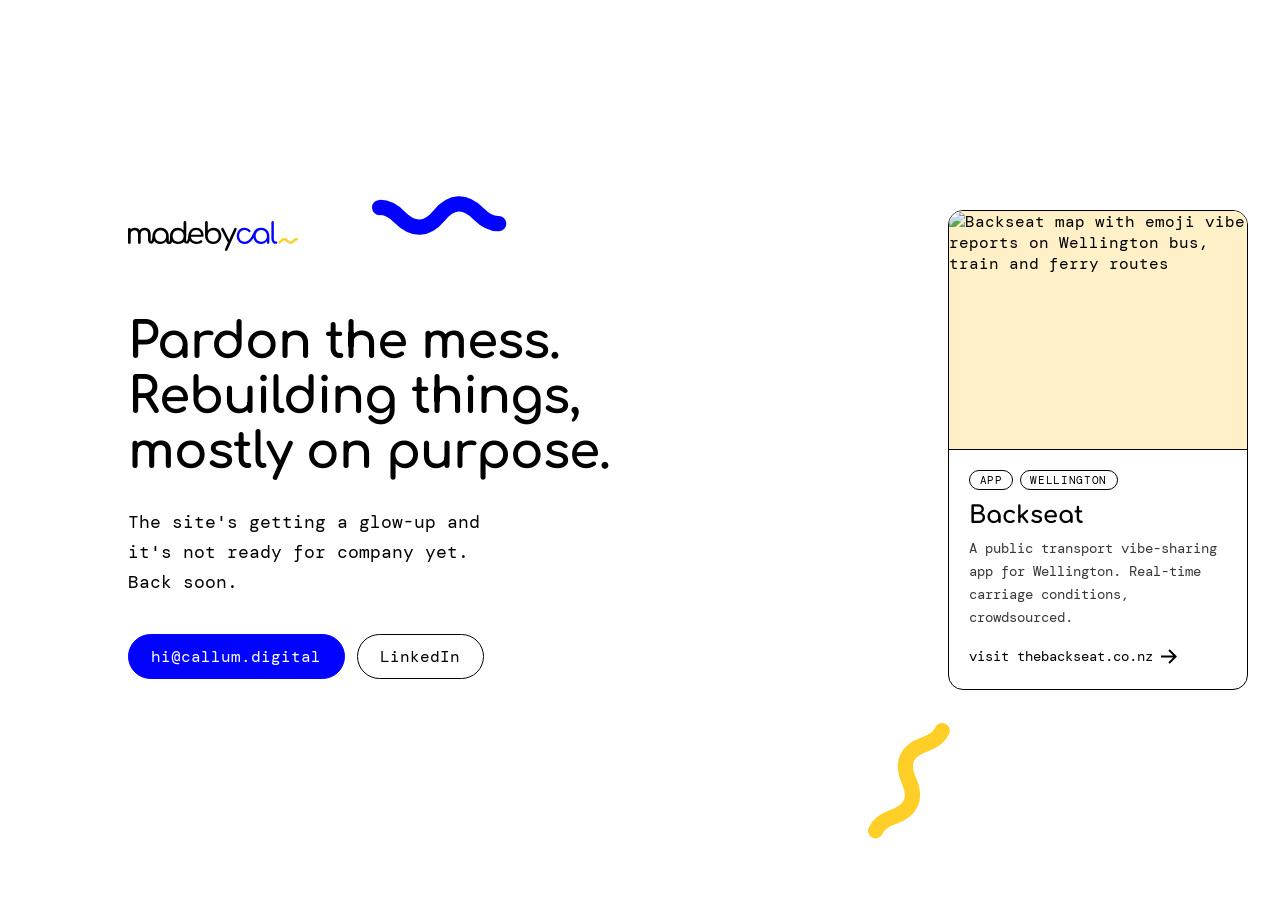
==== index.html @ 387851ed "Add files via upload" ====
<!DOCTYPE html>
<html lang="en">
<head>
<meta charset="UTF-8">
<meta name="viewport" content="width=device-width, initial-scale=1.0">
<title>madebycal — under construction</title>
<meta name="description" content="Callum Healey — designer and maker. The site is being rebuilt. Say hi in the meantime.">
<link rel="preconnect" href="https://fonts.googleapis.com">
<link rel="preconnect" href="https://fonts.gstatic.com" crossorigin>
<link href="https://fonts.googleapis.com/css2?family=Comfortaa:wght@400;700&family=DM+Mono:wght@400&display=swap" rel="stylesheet">
<style>
  :root { --blue:#0103FF; --yellow:#FFCF28; --ink:#000; --dark:#383838; }
  * { margin:0; padding:0; box-sizing:border-box; }
  html, body { height:100%; }
  body {
    background:#fff; color:var(--ink);
    font-family:'DM Mono', ui-monospace, monospace;
    -webkit-font-smoothing:antialiased;
    overflow-x:hidden;
  }
  main {
    min-height:100%;
    display:grid; grid-template-columns:minmax(0,1fr) 300px; gap:4rem;
    align-items:center; align-content:center;
    padding:3rem 2rem 3rem clamp(2rem, 10vw, 193px);
    max-width:1280px;
    position:relative; z-index:1;
  }
  .logo { width:170px; height:auto; margin-bottom:4rem; display:block; }
  h1 {
    font-family:'Comfortaa', system-ui, sans-serif;
    font-weight:700;
    font-size:clamp(1.9rem, 3.9vw, 4.25rem);
    line-height:1.1; letter-spacing:-0.02em;
    margin-bottom:1.75rem;
  }
  .intro p { font-size:1.1rem; line-height:1.7; max-width:34ch; margin-bottom:2.25rem; }
  .links { display:flex; flex-wrap:wrap; gap:.75rem; }
  .btn {
    display:inline-flex; align-items:center; gap:.6rem;
    padding:.7rem 1.4rem; border:1.5px solid var(--ink); border-radius:999px;
    background:#fff; color:inherit; text-decoration:none; font-size:1rem;
    transition:background .2s, color .2s, border-color .2s;
  }
  .btn:hover, .btn:focus-visible { background:var(--ink); color:#fff; }
  .btn.solid { background:var(--blue); border-color:var(--blue); color:#fff; }
  .btn.solid:hover, .btn.solid:focus-visible { background:var(--ink); border-color:var(--ink); }

  .card {
    display:block; color:inherit; text-decoration:none;
    background:#fff; border:1.5px solid var(--ink); border-radius:15px; overflow:hidden;
    transition:transform .25s ease, box-shadow .25s ease;
  }
  .card:hover, .card:focus-visible { transform:translateY(-4px); box-shadow:6px 6px 0 var(--ink); }
  .card img { display:block; width:100%; height:auto; aspect-ratio:5/4; object-fit:cover; background:#FFF0C8; border-bottom:1.5px solid var(--ink); }
  .card-body { padding:1.25rem 1.25rem 1.4rem; }
  .tags { display:flex; gap:.4rem; margin-bottom:.75rem; }
  .tag { font-size:.7rem; letter-spacing:.06em; text-transform:uppercase; border:1px solid var(--ink); border-radius:999px; padding:.15rem .6rem; }
  .card h2 { font-family:'Comfortaa', system-ui, sans-serif; font-weight:700; font-size:1.5rem; margin-bottom:.5rem; }
  .card-body p { font-size:.9rem; line-height:1.6; color:var(--dark); margin-bottom:1rem; }
  .card-cta { display:inline-flex; align-items:center; gap:.5rem; font-size:.9rem; }
  .card-cta svg { transition:transform .2s; }
  .card:hover .card-cta svg { transform:translateX(4px); }

  .squiggles { position:absolute; top:0; left:0; width:100%; pointer-events:none; z-index:0; overflow:hidden; }
  .squiggles svg { position:absolute; overflow:visible; }

  @media (max-width:960px) {
    main { grid-template-columns:1fr; gap:3.5rem; padding:3rem 1.25rem; }
    .logo { margin-bottom:3rem; }
    h1 { font-size:clamp(1.9rem, 7vw, 3.5rem); }
    .project { max-width:380px; }
  }
  @media (prefers-reduced-motion: reduce) {
    .card, .card-cta svg { transition:none; }
  }
</style>
</head>
<body>

<div class="squiggles" aria-hidden="true"></div>

<main>
  <div class="intro">
<svg class="logo" viewBox="0 0 170.017 30" width="170" height="30" fill="none" role="img" aria-label="madebycal">
  <path d="M145.402 22.1845C146.023 22.6114 146.741 22.8249 147.556 22.8249H147.818C148.265 22.8249 148.624 22.7181 148.895 22.5047C149.186 22.2718 149.332 21.971 149.332 21.6023C149.332 21.2531 149.235 20.9717 149.041 20.7582C148.847 20.5254 148.595 20.4089 148.284 20.4089H147.556C147.052 20.4089 146.635 20.1567 146.305 19.6521C145.994 19.1282 145.839 18.4684 145.839 17.6728V1.31416C145.839 0.945465 145.723 0.654386 145.49 0.440928C145.276 0.208065 144.995 0.0916344 144.646 0.0916344C144.277 0.0916344 143.976 0.208065 143.743 0.440928C143.53 0.654386 143.423 0.945465 143.423 1.31416V17.6728C143.423 18.6819 143.598 19.5745 143.947 20.3507C144.296 21.1269 144.781 21.7382 145.402 22.1845Z" fill="#0103FF"/>
  <path d="M117.451 20.7236C117.216 20.7464 116.971 20.7581 116.718 20.7581C115.631 20.7581 114.661 20.506 113.807 20.0013C112.973 19.4775 112.313 18.779 111.828 17.9057C111.362 17.0131 111.129 16.004 111.129 14.8785C111.129 13.714 111.352 12.6954 111.798 11.8221C112.245 10.9294 112.866 10.2309 113.661 9.72622C114.476 9.22184 115.418 8.96965 116.485 8.96965C118.095 8.96965 119.434 9.5711 120.502 10.7743C120.588 10.8679 120.678 10.9481 120.769 11.0151C120.85 11.0738 120.933 11.122 121.017 11.16C121.096 11.1956 121.176 11.2222 121.259 11.24C121.55 11.2787 121.812 11.2206 122.044 11.0652C122.202 10.9494 122.326 10.8251 122.415 10.6921C122.491 10.5802 122.542 10.4618 122.568 10.3375C122.599 10.2227 122.606 10.1094 122.588 9.99744C122.573 9.90227 122.54 9.80806 122.49 9.7148C122.45 9.64025 122.398 9.56634 122.336 9.49338C121.579 8.58137 120.706 7.90221 119.716 7.45588C118.726 6.9902 117.649 6.75736 116.485 6.75736C114.971 6.75736 113.632 7.11645 112.468 7.83432C111.323 8.53284 110.411 9.49338 109.732 10.7159C109.072 11.9385 108.742 13.326 108.742 14.8785C108.742 16.4113 109.082 17.7893 109.761 19.0119C110.46 20.2344 111.41 21.2045 112.614 21.9227C113.817 22.6212 115.185 22.9704 116.718 22.9704H116.833C117.076 22.9676 117.316 22.9555 117.55 22.9352C118.945 22.7988 120.505 22.2469 122.052 20.9821C123.193 20.0495 124.326 18.7289 125.381 16.902L125.434 16.81C125.601 17.5926 125.875 18.3267 126.256 19.0119C126.935 20.2344 127.857 21.2045 129.021 21.9227C130.185 22.6212 131.505 22.9704 132.98 22.9704C134.396 22.9704 135.658 22.6405 136.764 21.9807C137.609 21.4706 138.317 20.8295 138.889 20.0571V21.6023C138.889 21.9712 139.005 22.2719 139.238 22.5048C139.49 22.7182 139.791 22.8248 140.14 22.8248C140.509 22.8248 140.81 22.7182 141.043 22.5048C141.275 22.2719 141.392 21.9712 141.392 21.6023V14.8785C141.372 13.326 141.004 11.9385 140.286 10.7159C139.587 9.49338 138.627 8.53284 137.404 7.83432C136.218 7.1266 134.881 6.7672 133.393 6.75736H133.329L133.231 6.758L133.079 6.76053C131.54 6.79257 130.282 7.06221 129.232 7.56627C128.1 8.10935 127.282 8.88876 126.629 9.78744C125.991 10.6655 125.498 11.6762 125.029 12.676L124.846 13.0665C124.428 13.962 124.003 14.8715 123.468 15.7975C121.348 19.4693 119.083 20.5253 117.451 20.7236ZM136.211 20.0013C135.376 20.506 134.416 20.7581 133.329 20.7581C132.262 20.7581 131.291 20.506 130.418 20.0013C129.564 19.4775 128.885 18.7692 128.381 17.8765C127.876 16.9839 127.624 15.9846 127.624 14.8785C127.624 13.753 127.876 12.7534 128.381 11.8805C128.885 10.9878 129.564 10.2794 130.418 9.7554C131.259 9.25102 132.189 8.98963 133.209 8.9706L133.329 8.96965C134.416 8.96965 135.376 9.23135 136.211 9.7554C137.065 10.2794 137.734 10.9878 138.219 11.8805C138.724 12.7534 138.976 13.753 138.976 14.8785C138.976 15.9846 138.724 16.9839 138.219 17.8765C137.734 18.7692 137.065 19.4775 136.211 20.0013Z" fill="#0103FF"/>
  <path d="M168.81 17.0591C169.477 17.0594 170.017 17.6005 170.017 18.2677C170.017 18.9347 169.477 19.476 168.81 19.4763C168.038 19.4763 167.493 19.7799 166.576 20.7794C165.5 21.9519 164.353 22.8653 162.563 22.8654C160.772 22.8654 159.625 21.9519 158.549 20.7794C157.633 19.7802 157.088 19.4764 156.317 19.4763C155.545 19.4763 155.001 19.7799 154.084 20.7794C153.052 21.9036 151.955 22.7885 150.288 22.8597C150.512 22.4893 150.631 22.0634 150.631 21.6023C150.631 21.2054 150.554 20.8024 150.371 20.4298C150.995 20.3525 151.51 20.0095 152.303 19.1451C153.379 17.9724 154.526 17.0591 156.317 17.0591C158.107 17.0593 159.254 17.9725 160.33 19.1451C161.247 20.1443 161.792 20.4488 162.563 20.4489C163.334 20.4488 163.878 20.1445 164.795 19.1451C165.871 17.9724 167.019 17.0591 168.81 17.0591Z" fill="#FFCF28"/>
  <path d="M85.1891 23.0882C83.6597 23.0882 82.2773 22.7353 81.042 22.0294C79.8264 21.3235 78.8656 20.3529 78.1597 19.1176C77.4538 17.8824 77.0911 16.5 77.0715 14.9706V1.35294C77.0715 0.941176 77.1989 0.617647 77.4538 0.382353C77.7087 0.127451 78.0322 0 78.4244 0C78.8362 0 79.1597 0.127451 79.395 0.382353C79.6499 0.617647 79.7773 0.941176 79.7773 1.35294V9.58823C80.4636 8.72549 81.3068 8.03921 82.3068 7.52941C83.3068 7.01961 84.4244 6.76471 85.6597 6.76471C87.1107 6.76471 88.4146 7.12745 89.5715 7.85294C90.7283 8.55882 91.6401 9.52941 92.3068 10.7647C92.993 11.9804 93.3362 13.3627 93.3362 14.9118C93.3362 16.4608 92.9734 17.8529 92.2479 19.0882C91.542 20.3235 90.5715 21.3039 89.3362 22.0294C88.1205 22.7353 86.7381 23.0882 85.1891 23.0882ZM85.1891 20.6765C86.2283 20.6765 87.1597 20.4314 87.9832 19.9412C88.8264 19.4314 89.4832 18.7451 89.9538 17.8824C90.444 17 90.6891 16.0098 90.6891 14.9118C90.6891 13.8137 90.444 12.8333 89.9538 11.9706C89.4832 11.1078 88.8264 10.4314 87.9832 9.94118C87.1597 9.43137 86.2283 9.17647 85.1891 9.17647C84.1499 9.17647 83.2087 9.43137 82.3656 9.94118C81.542 10.4314 80.895 11.1078 80.4244 11.9706C79.9538 12.8333 79.7185 13.8137 79.7185 14.9118C79.7185 16.0098 79.9538 17 80.4244 17.8824C80.895 18.7451 81.542 19.4314 82.3656 19.9412C83.2087 20.4314 84.1499 20.6765 85.1891 20.6765Z" fill="black"/>
  <path d="M27.1368 9.03673C28.1284 8.07899 29.3995 7.28084 30.8379 6.94441C30.001 7.11942 29.2158 7.42227 28.4825 7.85294C27.2668 8.55882 26.2963 9.52941 25.5708 10.7647C24.9313 11.866 24.5815 13.112 24.5213 14.5029C24.5574 14.1707 24.5951 13.8542 24.6365 13.5698C24.8691 11.9744 25.8277 10.3013 27.1368 9.03673Z" fill="black" fill-rule="evenodd" clip-rule="evenodd"/>
  <path d="M42.0496 15.4521C42.0535 15.0595 42.0543 14.6669 42.0543 14.2813C42.0417 14.4883 42.0349 14.6984 42.0349 14.9118C42.0349 15.094 42.0398 15.2741 42.0496 15.4521Z" fill="black" fill-rule="evenodd" clip-rule="evenodd"/>
  <path d="M23.4946 20.0087C23.4656 20.0749 23.3877 20.2512 23.1291 20.2627C23.381 20.2515 23.4636 20.0791 23.4946 20.0087Z" fill="black" fill-rule="evenodd" clip-rule="evenodd"/>
  <path d="M58.1015 16.7767C58.1021 16.7738 58.1018 16.7708 58.1016 16.7678L58.1015 16.7767Z" fill="black" fill-rule="evenodd" clip-rule="evenodd"/>
  <path d="M58.1016 16.7589C58.2257 16.187 58.2917 15.5909 58.2996 14.9706V1.35294C58.2996 0.941176 58.1722 0.617647 57.9173 0.382353C57.6624 0.127451 57.329 0 56.9173 0C56.5251 0 56.2016 0.127451 55.9467 0.382353C55.6918 0.617647 55.5643 0.941176 55.5643 1.35294V9.58823C54.8977 8.72549 54.0545 8.03921 53.0349 7.52941C52.0349 7.01961 50.9271 6.76471 49.7114 6.76471C48.2408 6.76471 46.9271 7.12745 45.7702 7.85294C44.6134 8.55882 43.7016 9.52941 43.0349 10.7647C42.6921 11.3898 42.4374 12.059 42.2709 12.7723C42.1597 13.2487 42.0878 13.7448 42.0552 14.2606L42.0543 14.2813C42.0543 14.6669 42.0535 15.0595 42.0496 15.4521C42.0367 16.7333 41.9899 18.0148 41.8254 19.0542C41.7165 19.7415 41.6 20.2401 41.4962 20.4785C41.4878 20.4978 41.48 20.5165 41.4727 20.5343C41.4663 20.5499 41.4603 20.565 41.4545 20.5794C41.3853 20.7521 41.3492 20.8423 41.1316 20.8423C40.8923 20.8423 40.7894 20.6351 40.7767 20.5053C40.7757 20.4959 40.7753 20.4869 40.7753 20.4785L40.7767 14.9412C40.757 13.3922 40.3845 12 39.659 10.7647C38.9531 9.52941 37.9923 8.55882 36.7767 7.85294C35.561 7.12745 34.1786 6.76471 32.6296 6.76471C32.5414 6.76471 32.4537 6.76785 32.3665 6.77098L32.3075 6.77306C32.2929 6.77355 32.2784 6.77343 32.2638 6.7733C32.2477 6.77316 32.2316 6.77302 32.2155 6.77373C31.7417 6.79456 31.2825 6.85145 30.8379 6.94441C29.3995 7.28084 28.1284 8.07899 27.1368 9.03673C25.8277 10.3013 24.8691 11.9744 24.6365 13.5698C24.5951 13.8542 24.5574 14.1707 24.5213 14.5029C24.4936 14.758 24.4665 15.0248 24.4395 15.291C24.419 15.4926 24.3982 15.6978 24.377 15.8982C24.2886 16.7359 24.1876 17.5733 24.0389 18.3198C23.8862 19.0864 23.524 19.942 23.4972 20.0027L23.4946 20.0087C23.4656 20.0749 23.3877 20.2512 23.1291 20.2627C22.8622 20.2746 22.7674 20.0967 22.7288 19.8235C22.7162 19.7344 22.7093 19.5787 22.7059 19.3814V13.2059C22.7059 11.8529 22.4608 10.6961 21.9706 9.73529C21.4804 8.7549 20.7941 8.0098 19.9118 7.5C19.049 6.99019 18.049 6.73529 16.9118 6.73529C15.6765 6.73529 14.5686 7.0098 13.5882 7.55882C12.8327 7.98191 12.2053 8.5331 11.7059 9.21237C11.2476 8.48572 10.6593 7.91493 9.94118 7.5C9.07843 6.99019 8.07843 6.73529 6.94118 6.73529C5.80392 6.73529 4.78431 7.0098 3.88235 7.55882C3.44675 7.82397 3.05459 8.13943 2.70588 8.5052V8.26471C2.70588 7.85294 2.57843 7.52941 2.32353 7.29412C2.08824 7.03921 1.76471 6.91176 1.35294 6.91176C0.960784 6.91176 0.637255 7.03921 0.382353 7.29412C0.127451 7.52941 0 7.85294 0 8.26471V21.6471C0 22.0392 0.127451 22.3627 0.382353 22.6176C0.637255 22.8725 0.960784 23 1.35294 23C1.76471 23 2.08824 22.8725 2.32353 22.6176C2.57843 22.3627 2.70588 22.0392 2.70588 21.6471V13.1765C2.70588 12.0196 3.05882 11.0686 3.76471 10.3235C4.4902 9.57843 5.40196 9.20588 6.5 9.20588C7.53922 9.20588 8.38235 9.54902 9.02941 10.2353C9.69608 10.9216 10.0294 11.9118 10.0294 13.2059V21.6471C10.0294 22.0392 10.1569 22.3627 10.4118 22.6176C10.6667 22.8725 10.9902 23 11.3824 23C11.7941 23 12.1176 22.8725 12.3529 22.6176C12.6078 22.3627 12.7353 22.0392 12.7353 21.6471V13.2647C12.7353 12.0686 13.0784 11.098 13.7647 10.3529C14.4706 9.58823 15.3725 9.20588 16.4706 9.20588C17.5098 9.20588 18.3529 9.54902 19 10.2353C19.6667 10.9216 20 11.9118 20 13.2059V17.9174C20.0007 18.4832 20.0169 19.6132 20.4035 20.4833C20.4682 20.6288 20.523 20.7558 20.5712 20.8677C20.8238 21.4536 20.9018 21.6344 21.3381 22.0028C21.6458 22.2625 22.0001 22.4418 22.3891 22.5473C22.6773 22.6255 22.9845 22.6632 23.3061 22.6632C24.4338 22.6632 25.1627 21.9388 25.5844 21.2199C25.7924 20.865 25.9582 20.4629 26.093 20.0431C26.6786 20.8483 27.3967 21.5104 28.2472 22.0294C29.4041 22.7353 30.7178 23.0882 32.1884 23.0882C33.6198 23.0882 34.8943 22.7451 36.0119 22.0588C36.802 21.5821 37.4784 20.9823 38.0414 20.2596C38.0414 20.87 38.3421 21.5244 38.9678 22.1762C39.284 22.5055 39.669 22.7093 40.0862 22.8306C40.5005 22.951 40.9465 22.9902 41.3882 22.9902C42.4258 22.9902 43.114 22.3532 43.5104 21.6712C43.7347 21.2854 43.8976 20.8401 44.0189 20.3768C44.586 21.0266 45.2482 21.5775 46.0055 22.0294C47.2408 22.7353 48.6232 23.0882 50.1526 23.0882C51.682 23.0882 53.0545 22.7353 54.2702 22.0294C54.9095 21.6641 55.4779 21.2279 55.9754 20.7208C56.1397 21.2244 56.4199 21.7188 56.9174 22.0833C57.4915 22.5038 58.1743 22.6169 58.8264 22.6169C59.9033 22.6169 60.649 21.9716 61.1142 21.2789C61.4181 20.8263 61.6505 20.2906 61.8334 19.7345C62.4981 20.6899 63.3503 21.4646 64.3902 22.0588C65.6451 22.7451 67.0862 23.0882 68.7137 23.0882C69.6156 23.0882 70.5568 22.9216 71.5372 22.5882C72.5372 22.2353 73.3706 21.7941 74.0372 21.2647C74.3313 21.0294 74.4686 20.7549 74.449 20.4412C74.4294 20.1078 74.2725 19.8039 73.9784 19.5294C73.7431 19.3333 73.4686 19.2451 73.1549 19.2647C72.8411 19.2647 72.547 19.3725 72.2725 19.5882C71.8804 19.902 71.3411 20.1765 70.6549 20.4118C69.9882 20.6471 69.3411 20.7647 68.7137 20.7647C67.5568 20.7647 66.5372 20.5098 65.6549 20C64.7921 19.4902 64.1058 18.8039 63.596 17.9412C63.2432 17.3061 63.0173 16.61 62.9185 15.8529H74.3607C74.7333 15.8529 75.0274 15.7451 75.2431 15.5294C75.4784 15.2941 75.596 15.0098 75.596 14.6765C75.596 13.1274 75.3019 11.7647 74.7137 10.5882C74.1255 9.39215 73.2823 8.46078 72.1843 7.79412C71.0862 7.10784 69.7823 6.76471 68.2725 6.76471C68.2096 6.76471 68.147 6.76529 68.0848 6.76645C67.0011 6.7867 66.0105 6.98309 65.1128 7.35563C64.7913 7.48902 64.4818 7.64498 64.1843 7.82353C63.2162 8.38824 62.4207 9.13882 61.7978 10.0753C61.0492 11.1079 60.5421 12.305 60.4087 13.5419C60.3871 13.7421 60.3655 13.9484 60.3435 14.1589C60.2017 15.517 60.041 17.0548 59.7235 18.3287C59.5393 19.0675 59.3276 19.6044 59.1081 19.9313C59.0034 20.0871 58.9231 20.1551 58.8829 20.1813C58.8549 20.1994 58.8445 20.2003 58.8264 20.2003C58.4882 20.2003 58.3707 20.147 58.3487 20.135C58.3525 20.138 58.3542 20.1405 58.3542 20.1405C58.3542 20.1429 58.2985 20.0922 58.2402 19.8558C58.1652 19.5515 58.123 19.0966 58.1076 18.3979C58.0972 17.9254 58.0992 17.3947 58.1015 16.7767L58.1016 16.7589ZM52.9761 19.9412C52.1526 20.4314 51.2114 20.6765 50.1526 20.6765C49.133 20.6765 48.2016 20.4314 47.3584 19.9412C46.5153 19.4314 45.8487 18.7451 45.3585 17.8824C44.8879 17 44.6526 16.0098 44.6526 14.9118C44.6526 13.8137 44.8879 12.8333 45.3585 11.9706C45.8487 11.1078 46.5153 10.4314 47.3584 9.94118C48.2016 9.43137 49.133 9.17647 50.1526 9.17647C51.2114 9.17647 52.1526 9.43137 52.9761 9.94118C53.7996 10.4314 54.4467 11.1078 54.9173 11.9706C55.4075 12.8333 55.6526 13.8137 55.6526 14.9118C55.6526 16.0098 55.4075 17 54.9173 17.8824C54.4467 18.7451 53.7996 19.4314 52.9761 19.9412ZM32.6296 20.6765C33.6884 20.6765 34.6296 20.4314 35.4531 19.9412C36.2767 19.4314 36.9237 18.7451 37.3943 17.8824C37.8845 17 38.1296 16.0196 38.1296 14.9412C38.1296 13.8431 37.8845 12.8627 37.3943 12C36.9237 11.1176 36.2767 10.4314 35.4531 9.94118C34.6296 9.43137 33.6884 9.17647 32.6296 9.17647C31.61 9.17647 30.6786 9.43137 29.8355 9.94118C28.9923 10.4314 28.3257 11.1176 27.8355 12C27.3649 12.8627 27.1296 13.8431 27.1296 14.9412C27.1296 16.0196 27.3649 17 27.8355 17.8824C28.3257 18.7451 28.9923 19.4314 29.8355 19.9412C30.6786 20.4314 31.61 20.6765 32.6296 20.6765ZM73.1233 13.6765H62.9609C63.0639 13.0548 63.2462 12.4763 63.5078 11.9412C63.5812 11.791 63.66 11.6462 63.7442 11.5068C64.1548 10.8273 64.6937 10.276 65.3607 9.85294C66.1378 9.3719 67.0458 9.11781 68.0848 9.09067C68.1469 9.08905 68.2095 9.08823 68.2725 9.08823C69.2921 9.08823 70.1647 9.32353 70.8902 9.79412C71.6156 10.2647 72.1745 10.9118 72.5666 11.7353C72.8483 12.3267 73.0338 12.9738 73.1233 13.6765Z" fill="black" fill-rule="evenodd" clip-rule="evenodd"/>
  <path d="M98.2716 30C98.0951 30 97.8892 29.951 97.6539 29.8529C96.8696 29.5 96.6539 28.9412 97.0069 28.1765L99.9355 21.6245L93.3304 8.64706C93.1539 8.31372 93.1245 7.9902 93.2422 7.67647C93.3794 7.36275 93.6245 7.13725 93.9775 7C94.3108 6.84314 94.6245 6.82353 94.9186 6.94118C95.2324 7.03922 95.4677 7.26471 95.6245 7.61765L101.165 18.8749L106.183 7.64706C106.536 6.90196 107.095 6.68627 107.86 7C108.664 7.33333 108.889 7.89216 108.536 8.67647L99.3304 29.1765C99.0951 29.7255 98.7422 30 98.2716 30Z" fill="black"/>
</svg>

  <h1>Pardon the mess.<br>Rebuilding things,<br>mostly on purpose.</h1>
  <p>The site's getting a glow-up and it's not ready for company yet. Back soon.</p>

  <div class="links">
    <a href="mailto:hi@callum.digital" class="btn solid">hi@callum.digital</a>
    <a href="https://linkedin.com/in/callumhealey" class="btn" target="_blank" rel="noopener">LinkedIn</a>
  </div>
  </div>

  <section class="project" aria-labelledby="backseat-title">
    <a href="https://thebackseat.co.nz?ref=madebycal" class="card" target="_blank" rel="noopener">
      <img src="assets/projects/backseat-map.svg" alt="Backseat map with emoji vibe reports on Wellington bus, train and ferry routes" width="500" height="400">
      <div class="card-body">
        <div class="tags"><span class="tag">App</span><span class="tag">Wellington</span></div>
        <h2 id="backseat-title">Backseat</h2>
        <p>A public transport vibe-sharing app for Wellington. Real-time carriage conditions, crowdsourced.</p>
        <span class="card-cta">visit thebackseat.co.nz <svg viewBox="0 0 16 14.5073" width="16" height="15" fill="none" aria-hidden="true"><path d="M8.74636 14.5073L7.34694 13.1234L12.206 8.26433H0V6.24296H12.206L7.34694 1.39164L8.74636 0L16 7.25365L8.74636 14.5073Z" fill="currentColor"/></svg></span>
      </div>
    </a>
  </section>
</main>

<script>
(() => {
  const layer = document.querySelector('.squiggles');
  const NS = 'http://www.w3.org/2000/svg';
  const COLOURS = ['#FFCF28', '#0103FF', '#383838'];
  const STROKE = 19.0711;
  const still = matchMedia('(prefers-reduced-motion: reduce)').matches;

  // The brand squiggle as one continuous run of cubic segments [c1, c2, end], starting at START.
  const START = [9.5375, 9.53741];
  const SEGS = [
    [[19.4375, 11.5793], [25.0028, 17.6301], [30.9736, 27.6127]],
    [[36.9444, 37.5954], [42.5098, 43.6462], [52.4098, 45.688]],
    [[62.3097, 47.7299], [69.8147, 44.3748], [79.248, 37.5692]],
    [[88.6813, 30.7636], [96.1878, 27.4088], [106.088, 29.4507]],
    [[115.986, 31.5043], [121.553, 37.5554], [127.524, 47.538]],
    [[133.495, 57.5206], [139.06, 63.5714], [148.96, 65.6133]],
  ];

  const rand = (a, b) => a + Math.random() * (b - a);
  const pick = arr => arr[Math.floor(Math.random() * arr.length)];
  const wait = ms => new Promise(r => setTimeout(r, ms));

  function build(angle, scale) {
    const cos = Math.cos(angle) * scale, sin = Math.sin(angle) * scale;
    const tf = ([x, y]) => [x * cos - y * sin, x * sin + y * cos];
    const pts = [tf(START)];
    let d = `M${pts[0]}`;
    for (const seg of SEGS) {
      const q = seg.map(tf);
      pts.push(...q);
      d += `C${q.join(' ')}`;
    }
    // Control points bound the curve, so their box (plus half the stroke) contains it.
    const pad = STROKE * scale / 2 + 2;
    const xs = pts.map(p => p[0]), ys = pts.map(p => p[1]);
    const x0 = Math.min(...xs) - pad, y0 = Math.min(...ys) - pad;
    return { d, x0, y0, w: Math.max(...xs) + pad - x0, h: Math.max(...ys) + pad - y0 };
  }

  function blockers() {
    const sy = scrollY, sx = scrollX, m = 20;
    return [...document.querySelectorAll('.logo, h1, .intro p, .links, .project')].map(el => {
      const r = el.getBoundingClientRect();
      return { l: r.left + sx - m, t: r.top + sy - m, r: r.right + sx + m, b: r.bottom + sy + m };
    });
  }
  const hits = (a, b) => a.l < b.r && a.r > b.l && a.t < b.b && a.b > b.t;

  const live = new Set();

  function place(colour) {
    const docH = document.documentElement.scrollHeight;
    const docW = document.documentElement.clientWidth;
    layer.style.height = docH + 'px';
    const small = docW < 700;
    const avoid = [...blockers(), ...live];
    for (let tries = 0; tries < 60; tries++) {
      const scale = small ? 0.55 : 0.8;
      const g = build(rand(0, Math.PI * 2), scale);
      if (g.w > docW - 16) continue;
      const left = rand(8, docW - g.w - 8), top = rand(8, docH - g.h - 8);
      const box = { l: left, t: top, r: left + g.w, b: top + g.h };
      if (avoid.some(a => hits(a, box))) continue;

      const svg = document.createElementNS(NS, 'svg');
      svg.setAttribute('viewBox', `${g.x0} ${g.y0} ${g.w} ${g.h}`);
      svg.setAttribute('width', g.w);
      svg.setAttribute('height', g.h);
      svg.style.left = left + 'px';
      svg.style.top = top + 'px';
      const path = document.createElementNS(NS, 'path');
      path.setAttribute('d', g.d);
      path.setAttribute('fill', 'none');
      path.setAttribute('stroke', colour);
      path.setAttribute('stroke-width', STROKE * scale);
      path.setAttribute('stroke-linecap', 'round');
      path.setAttribute('pathLength', '1');
      path.style.strokeDasharray = '1 2';
      path.style.strokeDashoffset = still ? 0 : 1;
      svg.appendChild(path);
      layer.appendChild(svg);
      live.add(box);
      return { svg, path, box };
    }
    return null;
  }

  async function slot(delay) {
    let last = null;
    await wait(delay);
    for (;;) {
      const colour = pick(COLOURS.filter(c => c !== last));
      const s = place(colour);
      if (!s) { await wait(1500); continue; }
      last = colour;
      const draw = 1200;
      const ease = 'cubic-bezier(.65,0,.35,1)';
      await s.path.animate([{ strokeDashoffset: 1 }, { strokeDashoffset: 0 }],
        { duration: draw, easing: ease, fill: 'forwards' }).finished;
      await wait(rand(2200, 4500));
      await s.path.animate([{ strokeDashoffset: 0 }, { strokeDashoffset: -1 }],
        { duration: draw * 0.8, easing: ease, fill: 'forwards' }).finished;
      s.svg.remove();
      live.delete(s.box);
      await wait(rand(300, 1400));
    }
  }

  function start() {
    const count = innerWidth < 700 ? 2 : 4;
    if (still) {
      COLOURS.concat('#FFCF28').slice(0, count).forEach(c => place(c));
      return;
    }
    for (let i = 0; i < count; i++) slot(i * 900);
  }

  (document.fonts ? document.fonts.ready : Promise.resolve()).then(start);
})();
</script>

</body>
</html>
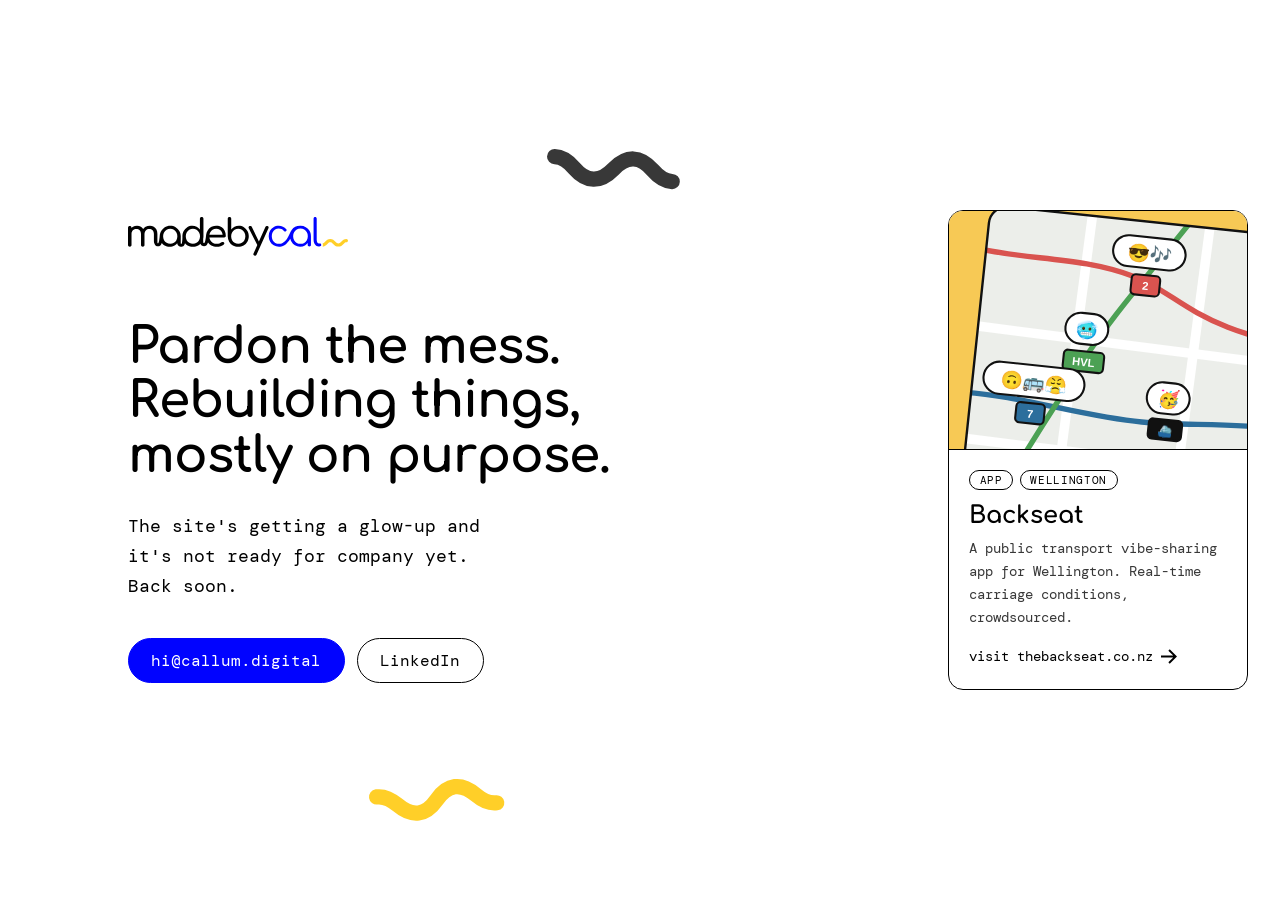
==== commit 9f44ccbc: "Update index.html" ====
--- a/index.html
+++ b/index.html
@@ -26,7 +26,7 @@
     max-width:1280px;
     position:relative; z-index:1;
   }
-  .logo { width:170px; height:auto; margin-bottom:4rem; display:block; }
+  .logo { width:220px; height:auto; margin-bottom:4rem; display:block; }
   h1 {
     font-family:'Comfortaa', system-ui, sans-serif;
     font-weight:700;
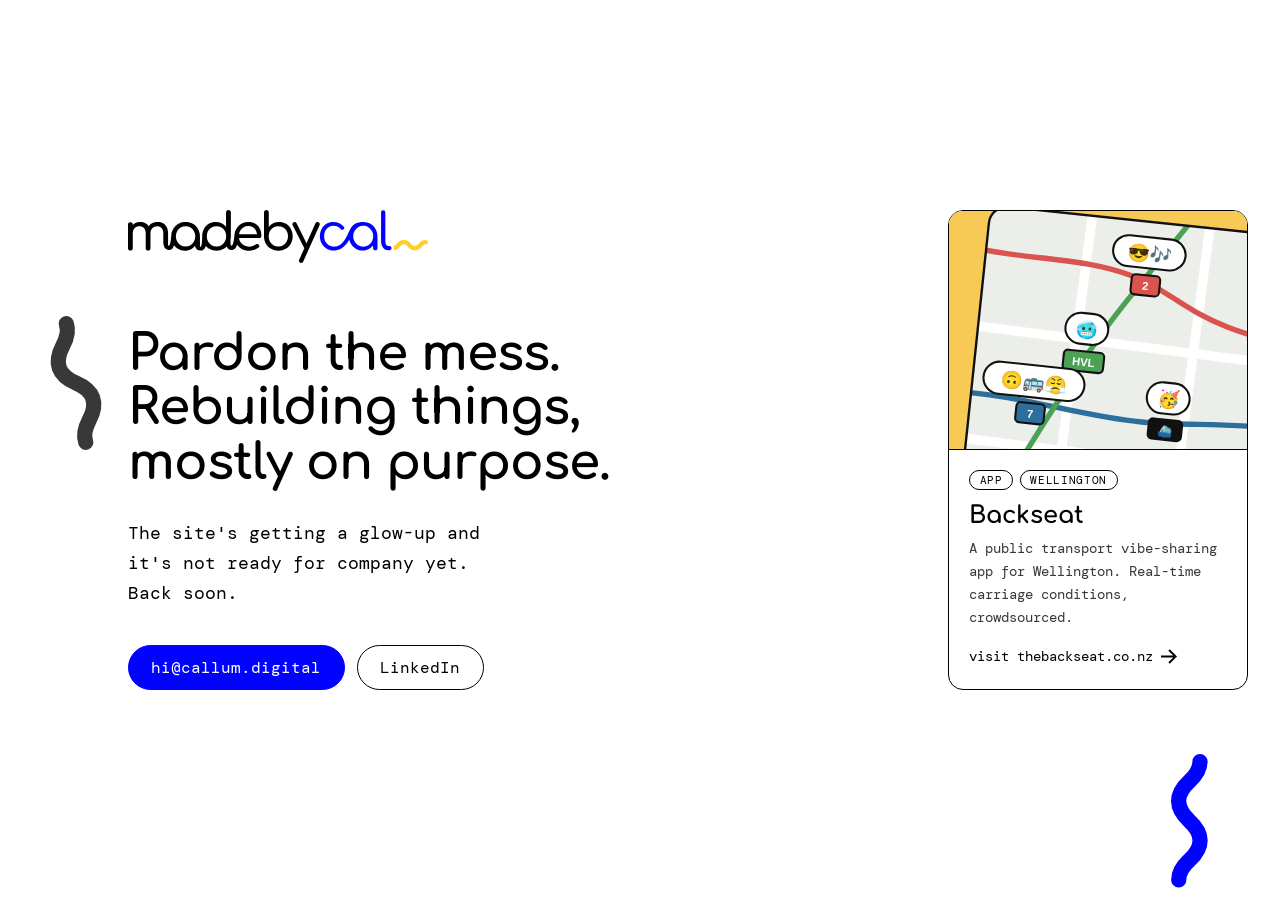
==== commit 00e73742: "Increase logo width from 220px to 300px" ====
--- a/index.html
+++ b/index.html
@@ -26,7 +26,7 @@
     max-width:1280px;
     position:relative; z-index:1;
   }
-  .logo { width:220px; height:auto; margin-bottom:4rem; display:block; }
+  .logo { width:300px; height:auto; margin-bottom:4rem; display:block; }
   h1 {
     font-family:'Comfortaa', system-ui, sans-serif;
     font-weight:700;
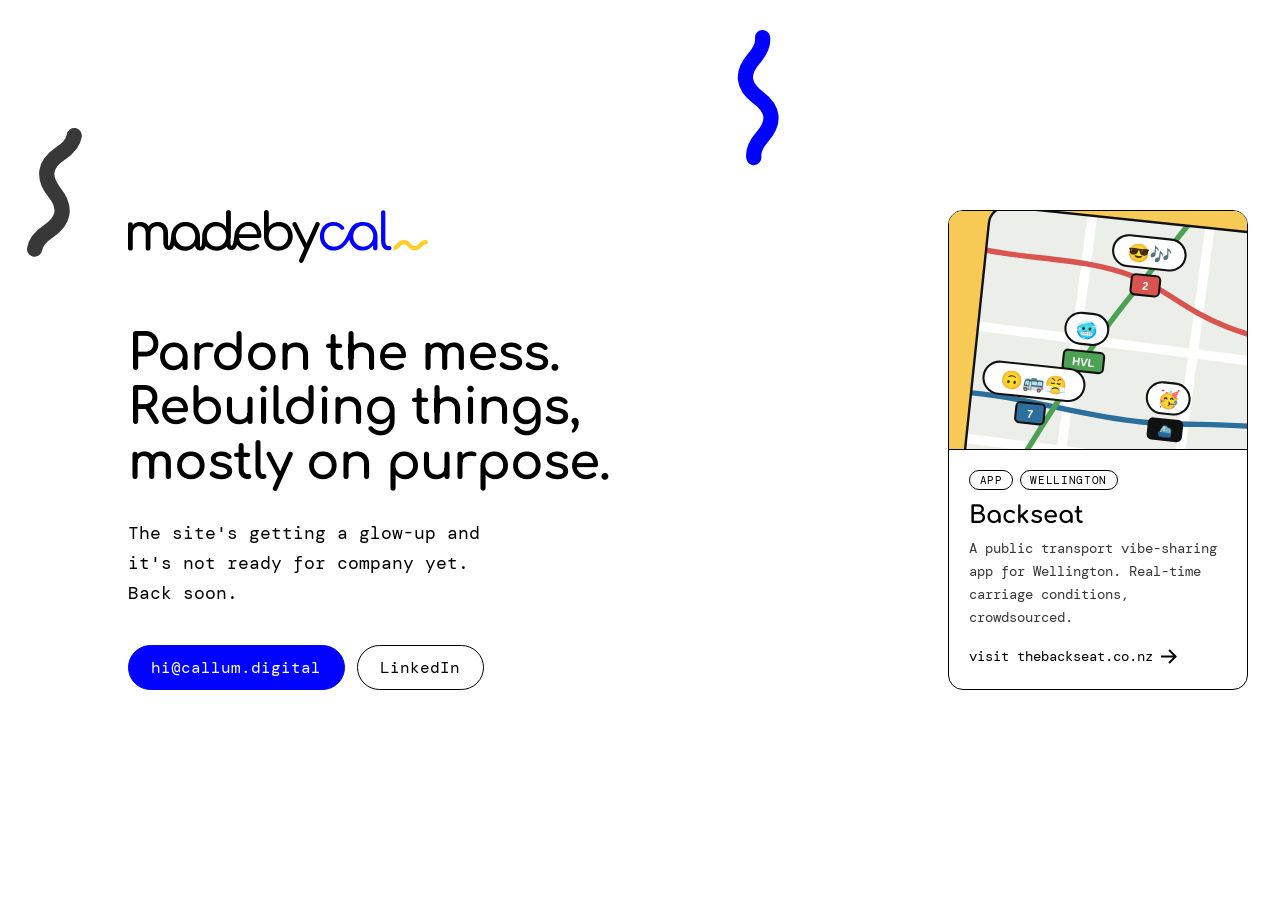
==== commit f7bc460c: "Update index.html" ====
--- a/index.html
+++ b/index.html
@@ -67,7 +67,7 @@
 
   @media (max-width:960px) {
     main { grid-template-columns:1fr; gap:3.5rem; padding:3rem 1.25rem; }
-    .logo { margin-bottom:3rem; }
+    .logo { width:180px; height:auto; margin-bottom:3rem; }
     h1 { font-size:clamp(1.9rem, 7vw, 3.5rem); }
     .project { max-width:380px; }
   }
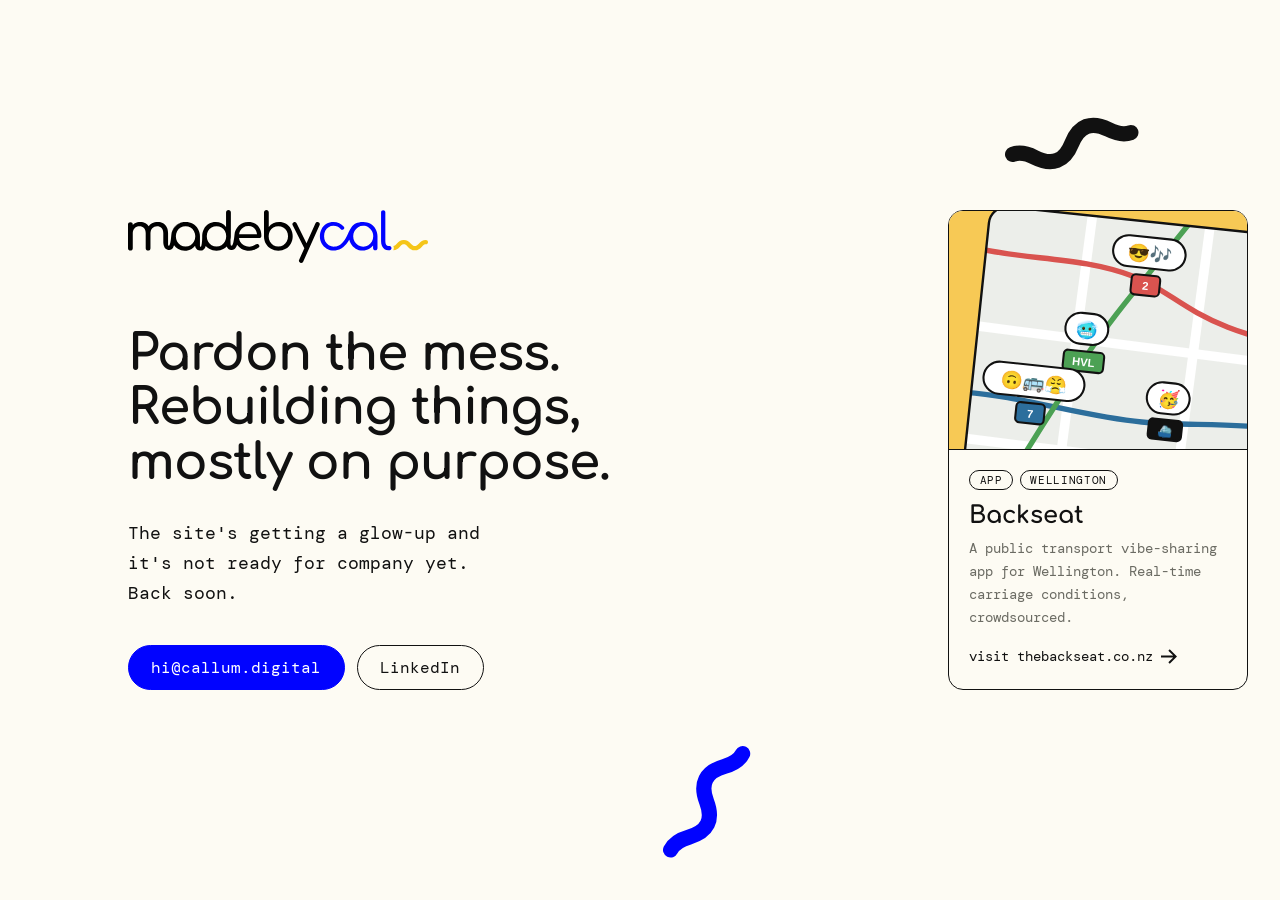
==== commit fe056109: "Make #0103FF the brand blue, align homepage to shared tokens - Replace cobalt (#1B2FD4) with blue (#" ====
--- a/index.html
+++ b/index.html
@@ -9,11 +9,11 @@
 <link rel="preconnect" href="https://fonts.gstatic.com" crossorigin>
 <link href="https://fonts.googleapis.com/css2?family=Comfortaa:wght@400;700&family=DM+Mono:wght@400&display=swap" rel="stylesheet">
 <style>
-  :root { --blue:#0103FF; --yellow:#FFCF28; --ink:#000; --dark:#383838; }
+  :root { --cream:#FDFBF3; --ink:#111111; --muted:#6B6B63; --blue:#0103FF; --mustard:#F5C518; }
   * { margin:0; padding:0; box-sizing:border-box; }
   html, body { height:100%; }
   body {
-    background:#fff; color:var(--ink);
+    background:var(--cream); color:var(--ink);
     font-family:'DM Mono', ui-monospace, monospace;
     -webkit-font-smoothing:antialiased;
     overflow-x:hidden;
@@ -39,7 +39,7 @@
   .btn {
     display:inline-flex; align-items:center; gap:.6rem;
     padding:.7rem 1.4rem; border:1.5px solid var(--ink); border-radius:999px;
-    background:#fff; color:inherit; text-decoration:none; font-size:1rem;
+    background:var(--cream); color:inherit; text-decoration:none; font-size:1rem;
     transition:background .2s, color .2s, border-color .2s;
   }
   .btn:hover, .btn:focus-visible { background:var(--ink); color:#fff; }
@@ -48,7 +48,7 @@
 
   .card {
     display:block; color:inherit; text-decoration:none;
-    background:#fff; border:1.5px solid var(--ink); border-radius:15px; overflow:hidden;
+    background:var(--cream); border:1.5px solid var(--ink); border-radius:15px; overflow:hidden;
     transition:transform .25s ease, box-shadow .25s ease;
   }
   .card:hover, .card:focus-visible { transform:translateY(-4px); box-shadow:6px 6px 0 var(--ink); }
@@ -57,7 +57,7 @@
   .tags { display:flex; gap:.4rem; margin-bottom:.75rem; }
   .tag { font-size:.7rem; letter-spacing:.06em; text-transform:uppercase; border:1px solid var(--ink); border-radius:999px; padding:.15rem .6rem; }
   .card h2 { font-family:'Comfortaa', system-ui, sans-serif; font-weight:700; font-size:1.5rem; margin-bottom:.5rem; }
-  .card-body p { font-size:.9rem; line-height:1.6; color:var(--dark); margin-bottom:1rem; }
+  .card-body p { font-size:.9rem; line-height:1.6; color:var(--muted); margin-bottom:1rem; }
   .card-cta { display:inline-flex; align-items:center; gap:.5rem; font-size:.9rem; }
   .card-cta svg { transition:transform .2s; }
   .card:hover .card-cta svg { transform:translateX(4px); }
@@ -65,7 +65,7 @@
   .squiggles { position:absolute; top:0; left:0; width:100%; pointer-events:none; z-index:0; overflow:hidden; }
   .squiggles svg { position:absolute; overflow:visible; }
 
-  @media (max-width:960px) {
+  @media (max-width:860px) {
     main { grid-template-columns:1fr; gap:3.5rem; padding:3rem 1.25rem; }
     .logo { width:180px; height:auto; margin-bottom:3rem; }
     h1 { font-size:clamp(1.9rem, 7vw, 3.5rem); }
@@ -85,7 +85,7 @@
 <svg class="logo" viewBox="0 0 170.017 30" width="170" height="30" fill="none" role="img" aria-label="madebycal">
   <path d="M145.402 22.1845C146.023 22.6114 146.741 22.8249 147.556 22.8249H147.818C148.265 22.8249 148.624 22.7181 148.895 22.5047C149.186 22.2718 149.332 21.971 149.332 21.6023C149.332 21.2531 149.235 20.9717 149.041 20.7582C148.847 20.5254 148.595 20.4089 148.284 20.4089H147.556C147.052 20.4089 146.635 20.1567 146.305 19.6521C145.994 19.1282 145.839 18.4684 145.839 17.6728V1.31416C145.839 0.945465 145.723 0.654386 145.49 0.440928C145.276 0.208065 144.995 0.0916344 144.646 0.0916344C144.277 0.0916344 143.976 0.208065 143.743 0.440928C143.53 0.654386 143.423 0.945465 143.423 1.31416V17.6728C143.423 18.6819 143.598 19.5745 143.947 20.3507C144.296 21.1269 144.781 21.7382 145.402 22.1845Z" fill="#0103FF"/>
   <path d="M117.451 20.7236C117.216 20.7464 116.971 20.7581 116.718 20.7581C115.631 20.7581 114.661 20.506 113.807 20.0013C112.973 19.4775 112.313 18.779 111.828 17.9057C111.362 17.0131 111.129 16.004 111.129 14.8785C111.129 13.714 111.352 12.6954 111.798 11.8221C112.245 10.9294 112.866 10.2309 113.661 9.72622C114.476 9.22184 115.418 8.96965 116.485 8.96965C118.095 8.96965 119.434 9.5711 120.502 10.7743C120.588 10.8679 120.678 10.9481 120.769 11.0151C120.85 11.0738 120.933 11.122 121.017 11.16C121.096 11.1956 121.176 11.2222 121.259 11.24C121.55 11.2787 121.812 11.2206 122.044 11.0652C122.202 10.9494 122.326 10.8251 122.415 10.6921C122.491 10.5802 122.542 10.4618 122.568 10.3375C122.599 10.2227 122.606 10.1094 122.588 9.99744C122.573 9.90227 122.54 9.80806 122.49 9.7148C122.45 9.64025 122.398 9.56634 122.336 9.49338C121.579 8.58137 120.706 7.90221 119.716 7.45588C118.726 6.9902 117.649 6.75736 116.485 6.75736C114.971 6.75736 113.632 7.11645 112.468 7.83432C111.323 8.53284 110.411 9.49338 109.732 10.7159C109.072 11.9385 108.742 13.326 108.742 14.8785C108.742 16.4113 109.082 17.7893 109.761 19.0119C110.46 20.2344 111.41 21.2045 112.614 21.9227C113.817 22.6212 115.185 22.9704 116.718 22.9704H116.833C117.076 22.9676 117.316 22.9555 117.55 22.9352C118.945 22.7988 120.505 22.2469 122.052 20.9821C123.193 20.0495 124.326 18.7289 125.381 16.902L125.434 16.81C125.601 17.5926 125.875 18.3267 126.256 19.0119C126.935 20.2344 127.857 21.2045 129.021 21.9227C130.185 22.6212 131.505 22.9704 132.98 22.9704C134.396 22.9704 135.658 22.6405 136.764 21.9807C137.609 21.4706 138.317 20.8295 138.889 20.0571V21.6023C138.889 21.9712 139.005 22.2719 139.238 22.5048C139.49 22.7182 139.791 22.8248 140.14 22.8248C140.509 22.8248 140.81 22.7182 141.043 22.5048C141.275 22.2719 141.392 21.9712 141.392 21.6023V14.8785C141.372 13.326 141.004 11.9385 140.286 10.7159C139.587 9.49338 138.627 8.53284 137.404 7.83432C136.218 7.1266 134.881 6.7672 133.393 6.75736H133.329L133.231 6.758L133.079 6.76053C131.54 6.79257 130.282 7.06221 129.232 7.56627C128.1 8.10935 127.282 8.88876 126.629 9.78744C125.991 10.6655 125.498 11.6762 125.029 12.676L124.846 13.0665C124.428 13.962 124.003 14.8715 123.468 15.7975C121.348 19.4693 119.083 20.5253 117.451 20.7236ZM136.211 20.0013C135.376 20.506 134.416 20.7581 133.329 20.7581C132.262 20.7581 131.291 20.506 130.418 20.0013C129.564 19.4775 128.885 18.7692 128.381 17.8765C127.876 16.9839 127.624 15.9846 127.624 14.8785C127.624 13.753 127.876 12.7534 128.381 11.8805C128.885 10.9878 129.564 10.2794 130.418 9.7554C131.259 9.25102 132.189 8.98963 133.209 8.9706L133.329 8.96965C134.416 8.96965 135.376 9.23135 136.211 9.7554C137.065 10.2794 137.734 10.9878 138.219 11.8805C138.724 12.7534 138.976 13.753 138.976 14.8785C138.976 15.9846 138.724 16.9839 138.219 17.8765C137.734 18.7692 137.065 19.4775 136.211 20.0013Z" fill="#0103FF"/>
-  <path d="M168.81 17.0591C169.477 17.0594 170.017 17.6005 170.017 18.2677C170.017 18.9347 169.477 19.476 168.81 19.4763C168.038 19.4763 167.493 19.7799 166.576 20.7794C165.5 21.9519 164.353 22.8653 162.563 22.8654C160.772 22.8654 159.625 21.9519 158.549 20.7794C157.633 19.7802 157.088 19.4764 156.317 19.4763C155.545 19.4763 155.001 19.7799 154.084 20.7794C153.052 21.9036 151.955 22.7885 150.288 22.8597C150.512 22.4893 150.631 22.0634 150.631 21.6023C150.631 21.2054 150.554 20.8024 150.371 20.4298C150.995 20.3525 151.51 20.0095 152.303 19.1451C153.379 17.9724 154.526 17.0591 156.317 17.0591C158.107 17.0593 159.254 17.9725 160.33 19.1451C161.247 20.1443 161.792 20.4488 162.563 20.4489C163.334 20.4488 163.878 20.1445 164.795 19.1451C165.871 17.9724 167.019 17.0591 168.81 17.0591Z" fill="#FFCF28"/>
+  <path d="M168.81 17.0591C169.477 17.0594 170.017 17.6005 170.017 18.2677C170.017 18.9347 169.477 19.476 168.81 19.4763C168.038 19.4763 167.493 19.7799 166.576 20.7794C165.5 21.9519 164.353 22.8653 162.563 22.8654C160.772 22.8654 159.625 21.9519 158.549 20.7794C157.633 19.7802 157.088 19.4764 156.317 19.4763C155.545 19.4763 155.001 19.7799 154.084 20.7794C153.052 21.9036 151.955 22.7885 150.288 22.8597C150.512 22.4893 150.631 22.0634 150.631 21.6023C150.631 21.2054 150.554 20.8024 150.371 20.4298C150.995 20.3525 151.51 20.0095 152.303 19.1451C153.379 17.9724 154.526 17.0591 156.317 17.0591C158.107 17.0593 159.254 17.9725 160.33 19.1451C161.247 20.1443 161.792 20.4488 162.563 20.4489C163.334 20.4488 163.878 20.1445 164.795 19.1451C165.871 17.9724 167.019 17.0591 168.81 17.0591Z" fill="#F5C518"/>
   <path d="M85.1891 23.0882C83.6597 23.0882 82.2773 22.7353 81.042 22.0294C79.8264 21.3235 78.8656 20.3529 78.1597 19.1176C77.4538 17.8824 77.0911 16.5 77.0715 14.9706V1.35294C77.0715 0.941176 77.1989 0.617647 77.4538 0.382353C77.7087 0.127451 78.0322 0 78.4244 0C78.8362 0 79.1597 0.127451 79.395 0.382353C79.6499 0.617647 79.7773 0.941176 79.7773 1.35294V9.58823C80.4636 8.72549 81.3068 8.03921 82.3068 7.52941C83.3068 7.01961 84.4244 6.76471 85.6597 6.76471C87.1107 6.76471 88.4146 7.12745 89.5715 7.85294C90.7283 8.55882 91.6401 9.52941 92.3068 10.7647C92.993 11.9804 93.3362 13.3627 93.3362 14.9118C93.3362 16.4608 92.9734 17.8529 92.2479 19.0882C91.542 20.3235 90.5715 21.3039 89.3362 22.0294C88.1205 22.7353 86.7381 23.0882 85.1891 23.0882ZM85.1891 20.6765C86.2283 20.6765 87.1597 20.4314 87.9832 19.9412C88.8264 19.4314 89.4832 18.7451 89.9538 17.8824C90.444 17 90.6891 16.0098 90.6891 14.9118C90.6891 13.8137 90.444 12.8333 89.9538 11.9706C89.4832 11.1078 88.8264 10.4314 87.9832 9.94118C87.1597 9.43137 86.2283 9.17647 85.1891 9.17647C84.1499 9.17647 83.2087 9.43137 82.3656 9.94118C81.542 10.4314 80.895 11.1078 80.4244 11.9706C79.9538 12.8333 79.7185 13.8137 79.7185 14.9118C79.7185 16.0098 79.9538 17 80.4244 17.8824C80.895 18.7451 81.542 19.4314 82.3656 19.9412C83.2087 20.4314 84.1499 20.6765 85.1891 20.6765Z" fill="black"/>
   <path d="M27.1368 9.03673C28.1284 8.07899 29.3995 7.28084 30.8379 6.94441C30.001 7.11942 29.2158 7.42227 28.4825 7.85294C27.2668 8.55882 26.2963 9.52941 25.5708 10.7647C24.9313 11.866 24.5815 13.112 24.5213 14.5029C24.5574 14.1707 24.5951 13.8542 24.6365 13.5698C24.8691 11.9744 25.8277 10.3013 27.1368 9.03673Z" fill="black" fill-rule="evenodd" clip-rule="evenodd"/>
   <path d="M42.0496 15.4521C42.0535 15.0595 42.0543 14.6669 42.0543 14.2813C42.0417 14.4883 42.0349 14.6984 42.0349 14.9118C42.0349 15.094 42.0398 15.2741 42.0496 15.4521Z" fill="black" fill-rule="evenodd" clip-rule="evenodd"/>
@@ -121,7 +121,7 @@
 (() => {
   const layer = document.querySelector('.squiggles');
   const NS = 'http://www.w3.org/2000/svg';
-  const COLOURS = ['#FFCF28', '#0103FF', '#383838'];
+  const COLOURS = ['#F5C518', '#0103FF', '#111111'];
   const STROKE = 19.0711;
   const still = matchMedia('(prefers-reduced-motion: reduce)').matches;
 
@@ -229,7 +229,7 @@
   function start() {
     const count = innerWidth < 700 ? 2 : 4;
     if (still) {
-      COLOURS.concat('#FFCF28').slice(0, count).forEach(c => place(c));
+      COLOURS.concat('#F5C518').slice(0, count).forEach(c => place(c));
       return;
     }
     for (let i = 0; i < count; i++) slot(i * 900);
